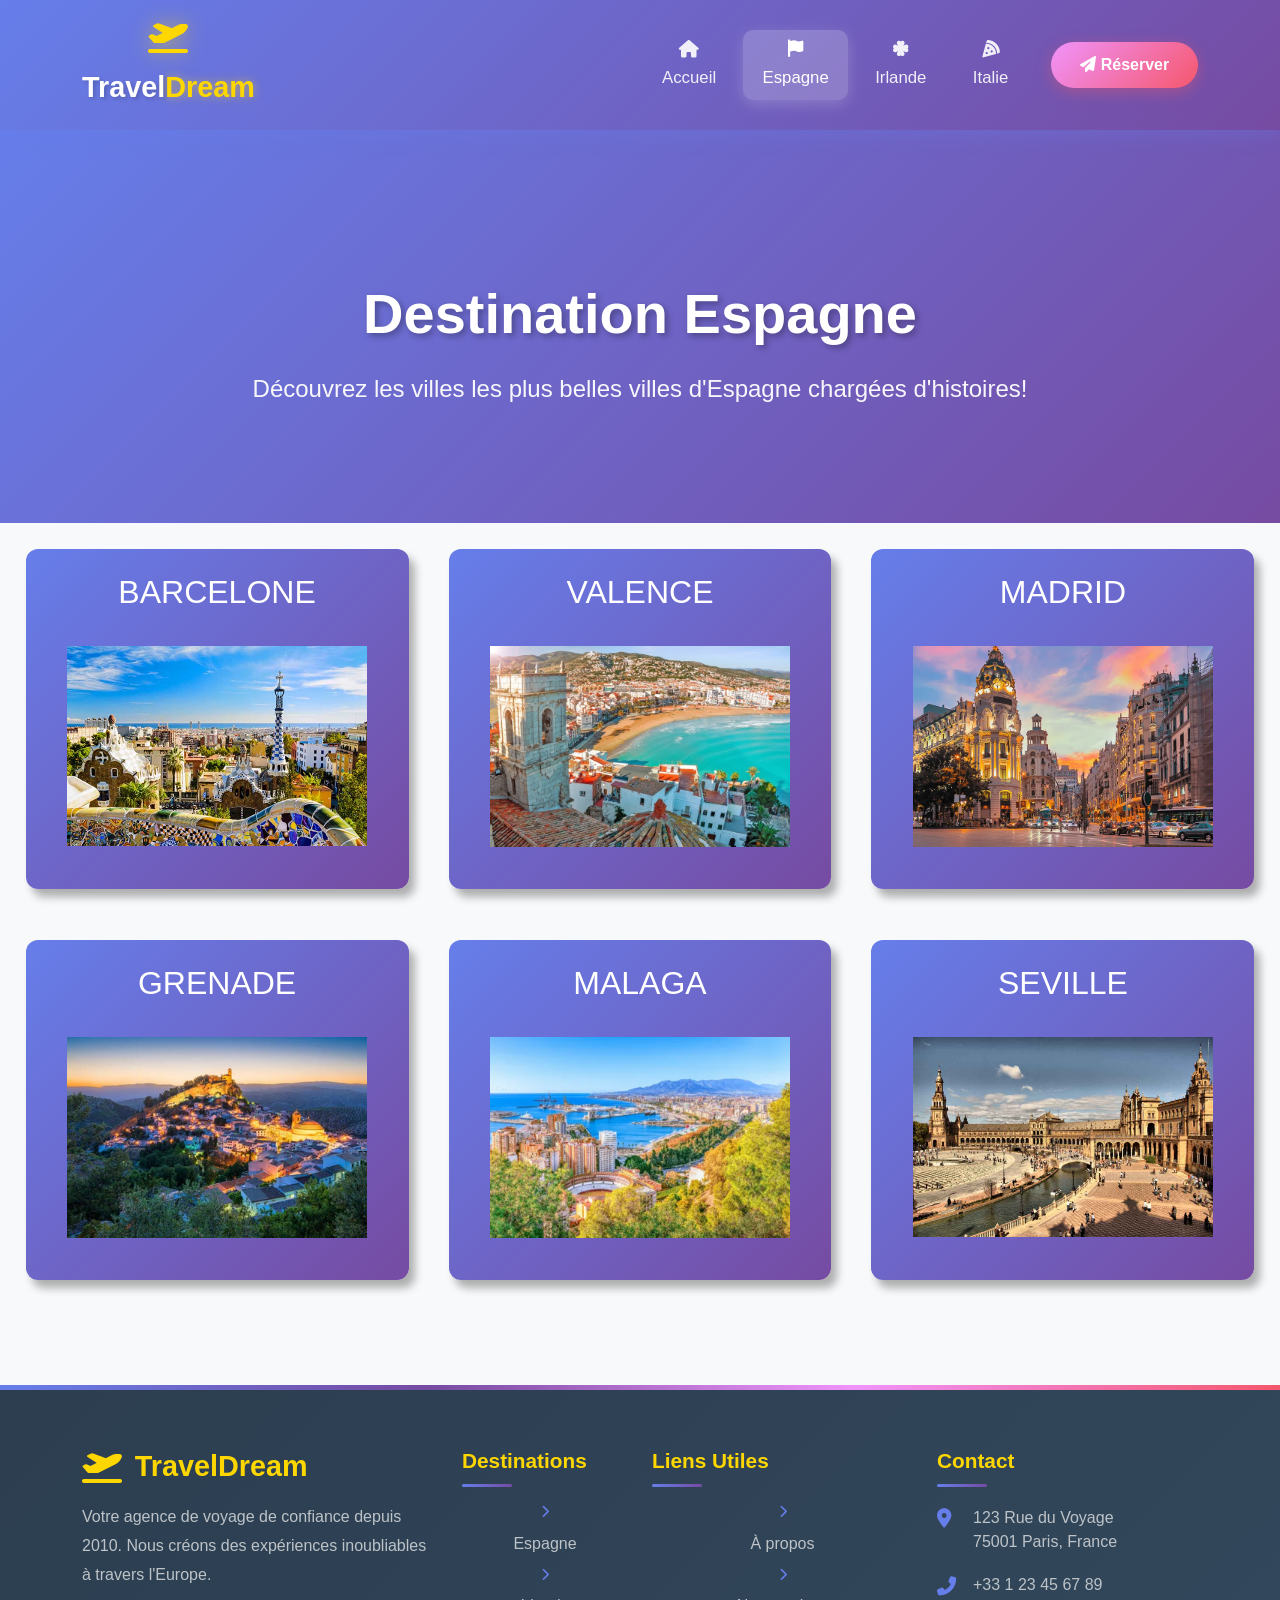
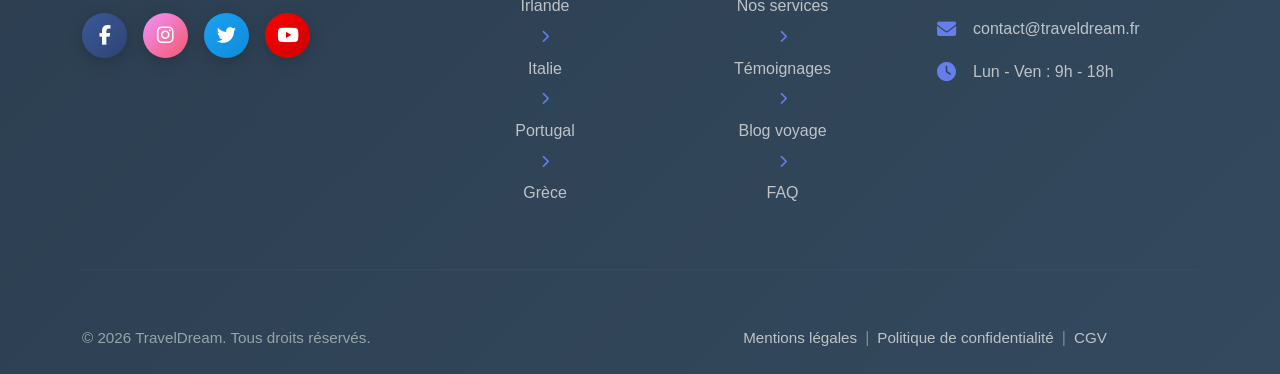
==== espagne.html @ 466c4f1a "finitions" ====
<!DOCTYPE html>
<html lang="fr">

<head>
    <meta charset="UTF-8">
    <meta name="viewport" content="width=device-width, initial-scale=1.0">
    <link rel="icon" type="image/x-icon" href="pictures/plane.ico">
    <title>TravelDream - Destination Espagne</title>

    <!-- Bootstrap -->
    <link href="https://cdn.jsdelivr.net/npm/bootstrap@5.3.3/dist/css/bootstrap.min.css" rel="stylesheet">

    <!-- Font Awesome pour les icônes -->
    <link rel="stylesheet" href="https://cdnjs.cloudflare.com/ajax/libs/font-awesome/6.5.1/css/all.min.css">

    <!-- Google Fonts -->
    <link href="https://fonts.googleapis.com/css2?family=Poppins:wght@300;400;600;700&display=swap" rel="stylesheet">

    <!-- CSS -->
    <link rel="stylesheet" href="assets/css/espagne.css">
</head>

<body>

    <!-- NAVBAR -->
    <header>
        <nav class="navbar navbar-expand-lg navbar-light">
            <div class="container">
                <!-- Logo -->
                <a class="navbar-brand" href="index.html">
                    <i class="fas fa-plane-departure logo-icon"></i>
                    <span class="brand-name">Travel<span class="brand-highlight">Dream</span></span>
                </a>

                <!-- Burger Menu Mobile -->
                <button class="navbar-toggler" type="button" data-bs-toggle="collapse" data-bs-target="#navbarNav">
                    <span class="navbar-toggler-icon"></span>
                </button>

                <!-- Menu Navigation -->
                <div class="collapse navbar-collapse" id="navbarNav">
                    <ul class="navbar-nav ms-auto align-items-center">
                        <li class="nav-item">
                            <a class="nav-link" href="index.html">
                                <i class="fas fa-home"></i> Accueil
                            </a>
                        </li>
                        <li class="nav-item">
                            <a class="nav-link active" href="espagne.html">
                                <i class="fas fa-flag"></i> Espagne
                            </a>
                        </li>
                        <li class="nav-item">
                            <a class="nav-link" href="irlande.html">
                                <i class="fas fa-clover"></i> Irlande
                            </a>
                        </li>
                        <li class="nav-item">
                            <a class="nav-link" href="italie.html">
                                <i class="fas fa-pizza-slice"></i> Italie
                            </a>
                        </li>
                        <li class="nav-item">
                            <a href="#contact" class="btn btn-primary nav-btn">
                                <i class="fas fa-paper-plane"></i> Réserver
                            </a>
                        </li>
                    </ul>
                </div>
            </div>
        </nav>
    </header>

    <!-- MAIN CONTENT -->
    <main>
        <!-- Ton contenu ici -->
        <section class="hero-section">
            <div class="container text-center">
                <h1 class="hero-title">Destination Espagne</h1>
                <p class="hero-subtitle">Découvrez les villes les plus belles villes d'Espagne chargées d'histoires!</p>
            </div>
        </section>
        <div class="ligne">
            <div class="affiche">
                <a href="villes/barcelone.html">
                    <h2>Barcelone<br></h2>
                    <img src="pictures/barcelone.png" alt="barcelone">
                </a>
            </div>
            <div class="affiche">
                <a href="villes/valence.html">
                    <h2>Valence</h2>
                    <img src="pictures/valence.jpg" alt="valence">
                </a>
            </div>

            <div class="affiche">
                <a href="villes/madrid.html">
                    <h2>Madrid<br></h2>
                    <img src="pictures/madrid.png" alt="madrid">
                </a>
            </div>

        </div>
        <div class="ligne">
            <div class="affiche">
                <a href="villes/grenade.html">
                    <h2>Grenade<br></h2>
                    <img src="pictures/grenade.jpg" alt="grenade">
                </a>
            </div>

            <div class="affiche">
                <a href="villes/malaga.html">
                    <h2>Malaga<br></h2>
                    <img src="pictures/malaga.png" alt="malaga">
                </a>
            </div>

            <div class="affiche">
                <a href="villes/seville.html">
                    <h2>Seville<br></h2>
                    <img src="pictures/seville.jpg" alt="seville">
                </a>
            </div>
        </div>
    </main>

    <!-- FOOTER -->
    <footer class="footer">
        <div class="container">

            <!-- Section principale du footer -->
            <div class="row g-4">

                <!-- À propos -->
                <div class="col-lg-4 col-md-6">
                    <div class="footer-section">
                        <h3 class="footer-title">
                            <i class="fas fa-plane-departure"></i> TravelDream
                        </h3>
                        <p class="footer-text">
                            Votre agence de voyage de confiance depuis 2010.
                            Nous créons des expériences inoubliables à travers l'Europe.
                        </p>
                        <div class="social-links">
                            <a href="#" class="social-link facebook" aria-label="Facebook">
                                <i class="fab fa-facebook-f"></i>
                            </a>
                            <a href="#" class="social-link instagram" aria-label="Instagram">
                                <i class="fab fa-instagram"></i>
                            </a>
                            <a href="#" class="social-link twitter" aria-label="Twitter">
                                <i class="fab fa-twitter"></i>
                            </a>
                            <a href="#" class="social-link youtube" aria-label="YouTube">
                                <i class="fab fa-youtube"></i>
                            </a>
                        </div>
                    </div>
                </div>

                <!-- Destinations -->
                <div class="col-lg-2 col-md-6">
                    <div class="footer-section">
                        <h4 class="footer-subtitle">Destinations</h4>
                        <ul class="footer-links">
                            <li><a href="espagne.html"><i class="fas fa-chevron-right"></i> Espagne</a></li>
                            <li><a href="irlande.html"><i class="fas fa-chevron-right"></i> Irlande</a></li>
                            <li><a href="italie.html"><i class="fas fa-chevron-right"></i> Italie</a></li>
                            <li><a href="#"><i class="fas fa-chevron-right"></i> Portugal</a></li>
                            <li><a href="#"><i class="fas fa-chevron-right"></i> Grèce</a></li>
                        </ul>
                    </div>
                </div>

                <!-- Liens utiles -->
                <div class="col-lg-3 col-md-6">
                    <div class="footer-section">
                        <h4 class="footer-subtitle">Liens Utiles</h4>
                        <ul class="footer-links">
                            <li><a href="#"><i class="fas fa-chevron-right"></i> À propos</a></li>
                            <li><a href="#"><i class="fas fa-chevron-right"></i> Nos services</a></li>
                            <li><a href="#"><i class="fas fa-chevron-right"></i> Témoignages</a></li>
                            <li><a href="#"><i class="fas fa-chevron-right"></i> Blog voyage</a></li>
                            <li><a href="#"><i class="fas fa-chevron-right"></i> FAQ</a></li>
                        </ul>
                    </div>
                </div>

                <!-- Contact -->
                <div class="col-lg-3 col-md-6">
                    <div class="footer-section">
                        <h4 class="footer-subtitle">Contact</h4>
                        <ul class="footer-contact">
                            <li>
                                <i class="fas fa-map-marker-alt"></i>
                                <span>123 Rue du Voyage<br>75001 Paris, France</span>
                            </li>
                            <li>
                                <i class="fas fa-phone-alt"></i>
                                <span>+33 1 23 45 67 89</span>
                            </li>
                            <li>
                                <i class="fas fa-envelope"></i>
                                <span>contact@traveldream.fr</span>
                            </li>
                            <li>
                                <i class="fas fa-clock"></i>
                                <span>Lun - Ven : 9h - 18h</span>
                            </li>
                        </ul>
                    </div>
                </div>

            </div>

            <!-- Ligne de séparation -->
            <hr class="footer-divider">

            <!-- Copyright -->
            <div class="footer-bottom">
                <div class="row align-items-center">
                    <div class="col-md-6 text-center text-md-start">
                        <p class="copyright">
                            &copy; 2026 TravelDream. Tous droits réservés.
                        </p>
                    </div>
                    <div class="col-md-6 text-center text-md-end">
                        <div class="footer-legal">
                            <a href="#">Mentions légales</a>
                            <span class="separator">|</span>
                            <a href="#">Politique de confidentialité</a>
                            <span class="separator">|</span>
                            <a href="#">CGV</a>
                        </div>
                    </div>
                </div>
            </div>

        </div>
    </footer>

    <script src="https://cdn.jsdelivr.net/npm/bootstrap@5.3.3/dist/js/bootstrap.bundle.min.js"></script>
</body>

</html>
---- assets/css/espagne.css ----
/* ===========================
   GLOBAL
=========================== */
* {
    margin: 0;
    padding: 0;
    box-sizing: border-box;
    font-family: 'Lucida Sans', 'Lucida Sans Regular', 'Lucida Grande', 'Lucida Sans Unicode', Geneva, Verdana, sans-serif;
}

body {
    font-family: 'Poppins', sans-serif;
    background: #f8f9fa;
    color: #333;
    overflow-x: hidden;
}

/* ===========================
   NAVBAR
=========================== */
.navbar {
    background: linear-gradient(135deg, #667eea 0%, #764ba2 100%);
    padding: 1rem 0;
    box-shadow: 0 4px 20px rgba(102, 126, 234, 0.3);
    position: sticky;
    top: 0;
    z-index: 1000;
    transition: all 0.3s;
}

.navbar.scrolled {
    padding: 0.5rem 0;
    box-shadow: 0 6px 30px rgba(102, 126, 234, 0.5);
}

/* Logo */
.navbar-brand {
    display: flex;
    align-items: center;
    gap: 0.8rem;
    font-size: 1.8rem;
    font-weight: 700;
    color: white !important;
    transition: all 0.3s;
}

.navbar-brand:hover {
    transform: translateY(-2px);
}

.logo-icon {
    font-size: 2rem;
    color: #ffd700;
    filter: drop-shadow(0 0 10px rgba(255, 215, 0, 0.5));
    animation: plane-fly 3s ease-in-out infinite;
}

@keyframes plane-fly {

    0%,
    100% {
        transform: translateX(0) rotate(0deg);
    }

    50% {
        transform: translateX(10px) rotate(5deg);
    }
}

.brand-name {
    color: white;
    text-shadow: 2px 2px 4px rgba(0, 0, 0, 0.2);
}

.brand-highlight {
    color: #ffd700;
    text-shadow: 0 0 10px rgba(255, 215, 0, 0.5);
}

/* Navigation Links */
.navbar-nav {
    gap: 0.5rem;
}

.nav-link {
    color: rgba(255, 255, 255, 0.9) !important;
    font-weight: 500;
    font-size: 1.05rem;
    padding: 0.6rem 1.2rem !important;
    border-radius: 10px;
    transition: all 0.3s;
    display: flex;
    align-items: center;
    gap: 0.5rem;
}

.nav-link i {
    font-size: 1.1rem;
}

.nav-link:hover {
    background: rgba(255, 255, 255, 0.15);
    color: white !important;
    transform: translateY(-2px);
}

.nav-link.active {
    background: rgba(255, 255, 255, 0.2);
    color: white !important;
    box-shadow: 0 4px 15px rgba(255, 255, 255, 0.2);
}

/* Bouton RÃ©server */
.nav-btn {
    background: linear-gradient(135deg, #f093fb 0%, #f5576c 100%);
    border: none;
    color: white !important;
    font-weight: 600;
    padding: 0.7rem 1.8rem !important;
    border-radius: 50px;
    box-shadow: 0 4px 15px rgba(245, 87, 108, 0.4);
    transition: all 0.3s;
    margin-left: 1rem;
}

.nav-btn:hover {
    background: linear-gradient(135deg, #f5576c 0%, #f093fb 100%);
    transform: translateY(-3px);
    box-shadow: 0 6px 25px rgba(245, 87, 108, 0.6);
}

/* Burger Menu */
.navbar-toggler {
    border: 2px solid rgba(255, 255, 255, 0.5);
    padding: 0.5rem;
}

.navbar-toggler:focus {
    box-shadow: 0 0 0 0.2rem rgba(255, 255, 255, 0.3);
}

.navbar-toggler-icon {
    background-image: url("data:image/svg+xml,%3csvg xmlns='http://www.w3.org/2000/svg' viewBox='0 0 30 30'%3e%3cpath stroke='rgba%28255, 255, 255, 1%29' stroke-linecap='round' stroke-miterlimit='10' stroke-width='2' d='M4 7h22M4 15h22M4 23h22'/%3e%3c/svg%3e");
}

/* ===========================
   HERO SECTION (EXEMPLE)
=========================== */
.hero-section {
    background: linear-gradient(135deg, #667eea 0%, #764ba2 100%);
    padding: 150px 20px 100px;
    text-align: center;
    color: white;
}

.hero-title {
    font-size: 3.5rem;
    font-weight: 700;
    margin-bottom: 1.5rem;
    text-shadow: 3px 3px 6px rgba(0, 0, 0, 0.3);
}

.hero-subtitle {
    font-size: 1.5rem;
    font-weight: 300;
    opacity: 0.95;
}

.ligne {
    display: flex;
    gap: 40px;
    justify-content: center;
    padding: 2%;
}

.affiche {
    background: linear-gradient(135deg, #667eea 0%, #764ba2 100%);
    border-radius: 12px;
    box-shadow: 6px 8px 8px rgba(0, 0, 0, 0.3);
    width: 400px;
    max-width: 100%;
    padding: 2%;
}

.affiche:hover {
    transform: scale(1.1);
}

img {
    margin: 5%;
    width: 300px;
}

a {
    display: flex;
    flex-direction: column;
    justify-content: center;
    align-items: center;
    text-align: center;
    text-decoration: none;
}

h2 {
    text-transform: uppercase;
    color: white;
    padding-bottom: 3%;
}


/* ===========================
   FOOTER
=========================== */
.footer {
    background: linear-gradient(135deg, #2c3e50 0%, #34495e 100%);
    color: #ecf0f1;
    padding: 4rem 0 0;
    margin-top: 5rem;
    position: relative;
}

.footer::before {
    content: '';
    position: absolute;
    top: 0;
    left: 0;
    width: 100%;
    height: 5px;
    background: linear-gradient(90deg, #667eea, #764ba2, #f093fb, #f5576c);
}

/* Section Footer */
.footer-section {
    margin-bottom: 2rem;
}

.footer-title {
    font-size: 1.8rem;
    font-weight: 700;
    color: #ffd700;
    margin-bottom: 1.2rem;
    display: flex;
    align-items: center;
    gap: 0.8rem;
}

.footer-title i {
    font-size: 2rem;
    animation: plane-fly 3s ease-in-out infinite;
}

.footer-subtitle {
    font-size: 1.3rem;
    font-weight: 600;
    color: #ffd700;
    margin-bottom: 1.2rem;
    position: relative;
    padding-bottom: 0.8rem;
}

.footer-subtitle::after {
    content: '';
    position: absolute;
    left: 0;
    bottom: 0;
    width: 50px;
    height: 3px;
    background: linear-gradient(90deg, #667eea, #764ba2);
    border-radius: 10px;
}

.footer-text {
    color: #bdc3c7;
    line-height: 1.8;
    margin-bottom: 1.5rem;
    font-size: 1rem;
}

/* Social Links */
.social-links {
    display: flex;
    gap: 1rem;
    flex-wrap: wrap;
}

.social-link {
    width: 45px;
    height: 45px;
    border-radius: 50%;
    display: flex;
    align-items: center;
    justify-content: center;
    color: white;
    font-size: 1.2rem;
    transition: all 0.3s;
    box-shadow: 0 4px 15px rgba(0, 0, 0, 0.2);
}

.social-link.facebook {
    background: linear-gradient(135deg, #3b5998, #2d4373);
}

.social-link.instagram {
    background: linear-gradient(135deg, #f093fb, #f5576c);
}

.social-link.twitter {
    background: linear-gradient(135deg, #1da1f2, #0d8bd9);
}

.social-link.youtube {
    background: linear-gradient(135deg, #ff0000, #cc0000);
}

.social-link:hover {
    transform: translateY(-5px) rotate(5deg);
    box-shadow: 0 6px 25px rgba(0, 0, 0, 0.3);
}

/* Footer Links */
.footer-links {
    list-style: none;
    padding: 0;
}

.footer-links li {
    margin-bottom: 0.8rem;
}

.footer-links a {
    color: #bdc3c7;
    text-decoration: none;
    font-size: 1rem;
    transition: all 0.3s;
    display: flex;
    align-items: center;
    gap: 0.8rem;
}

.footer-links a i {
    font-size: 0.8rem;
    color: #667eea;
    transition: all 0.3s;
}

.footer-links a:hover {
    color: #ffd700;
    transform: translateX(5px);
}

.footer-links a:hover i {
    color: #ffd700;
}

/* Footer Contact */
.footer-contact {
    list-style: none;
    padding: 0;
}

.footer-contact li {
    display: flex;
    align-items: flex-start;
    gap: 1rem;
    margin-bottom: 1.2rem;
    color: #bdc3c7;
    font-size: 1rem;
}

.footer-contact i {
    color: #667eea;
    font-size: 1.2rem;
    margin-top: 0.2rem;
    min-width: 20px;
}

/* Footer Divider */
.footer-divider {
    border: none;
    height: 1px;
    background: rgba(255, 255, 255, 0.1);
    margin: 2rem 0;
}

/* Footer Bottom */
.footer-bottom {
    padding: 1.5rem 0;
}

.copyright {
    color: #95a5a6;
    margin: 0;
    font-size: 0.95rem;
}

.footer-legal {
    display: flex;
    justify-content: center;
    align-items: center;
    gap: 0.5rem;
    flex-wrap: wrap;
}

.footer-legal a {
    color: #bdc3c7;
    text-decoration: none;
    font-size: 0.95rem;
    transition: all 0.3s;
}

.footer-legal a:hover {
    color: #ffd700;
}

.separator {
    color: #7f8c8d;
}


/* ===========================
   RESPONSIVE
=========================== */
@media (max-width: 992px) {
    .hero-title {
        font-size: 2.5rem;
    }

    .hero-subtitle {
        font-size: 1.2rem;
    }
}

@media (max-width: 768px) {
    .navbar-collapse {
        background: rgba(102, 126, 234, 0.95);
        margin-top: 1rem;
        padding: 1rem;
        border-radius: 15px;
        backdrop-filter: blur(10px);
    }

    .nav-btn {
        margin-left: 0;
        margin-top: 1rem;
        width: 100%;
    }

    .hero-title {
        font-size: 2rem;
    }

    .hero-subtitle {
        font-size: 1.1rem;
    }

    .footer-legal {
        flex-direction: column;
        gap: 0.8rem;
    }

    .separator {
        display: none;
    }
}

@media (max-width: 576px) {
    .hero-title {
        font-size: 1.8rem;
    }

    .brand-name {
        font-size: 1.5rem;
    }

    .logo-icon {
        font-size: 1.5rem;
    }

}
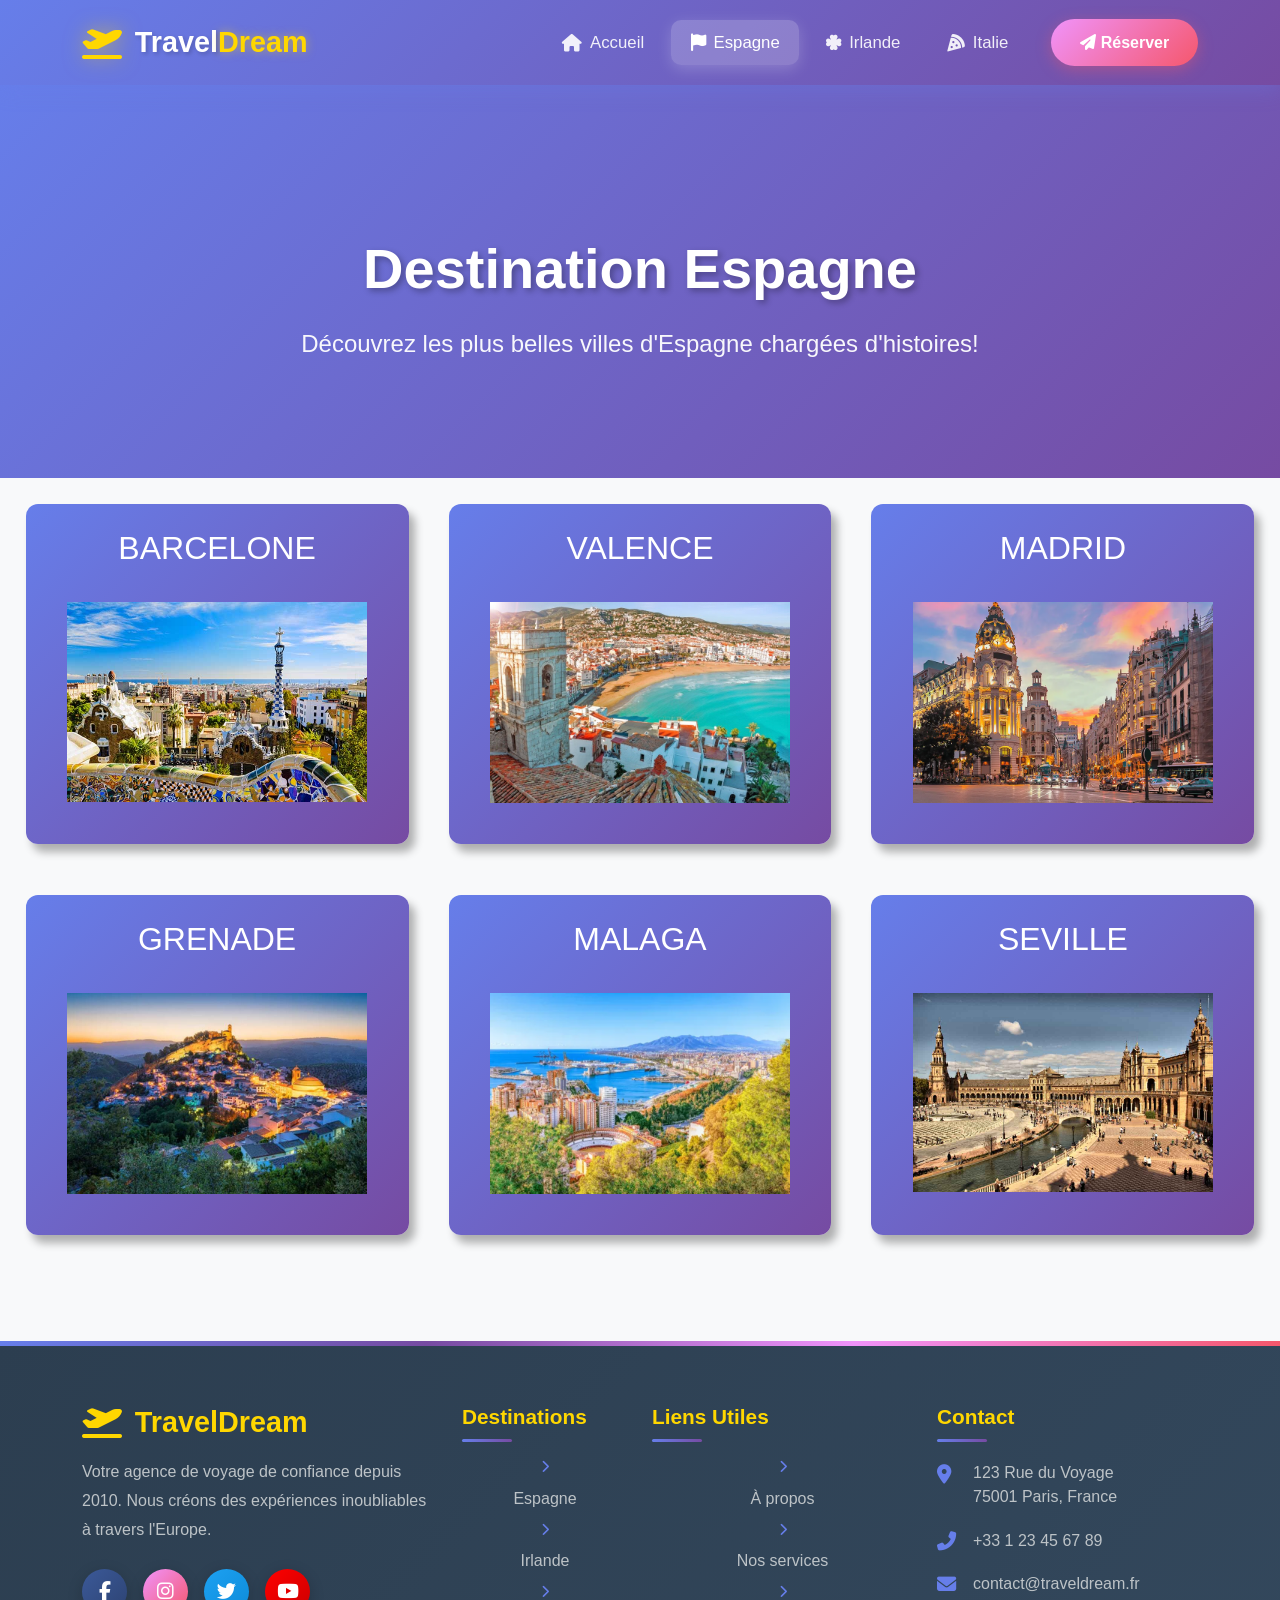
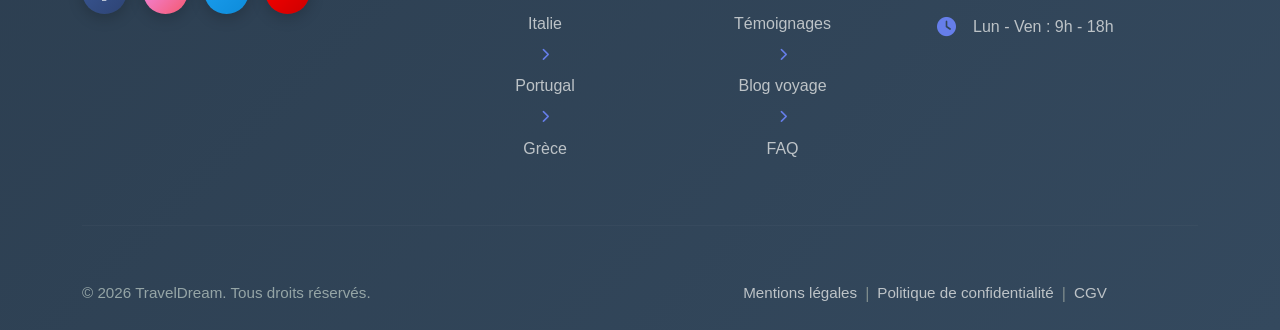
==== commit 5b6ccc9a: "correction page espagne accueil" ====
--- a/espagne.html
+++ b/espagne.html
@@ -77,7 +77,7 @@
         <section class="hero-section">
             <div class="container text-center">
                 <h1 class="hero-title">Destination Espagne</h1>
-                <p class="hero-subtitle">Découvrez les villes les plus belles villes d'Espagne chargées d'histoires!</p>
+                <p class="hero-subtitle">Découvrez les plus belles villes d'Espagne chargées d'histoires!</p>
             </div>
         </section>
         <div class="ligne">
--- a/assets/css/espagne.css
+++ b/assets/css/espagne.css
@@ -36,6 +36,7 @@
 /* Logo */
 .navbar-brand {
     display: flex;
+    flex-direction: row;
     align-items: center;
     gap: 0.8rem;
     font-size: 1.8rem;
@@ -92,6 +93,7 @@
     display: flex;
     align-items: center;
     gap: 0.5rem;
+    flex-direction: row;
 }
 
 .nav-link i {
